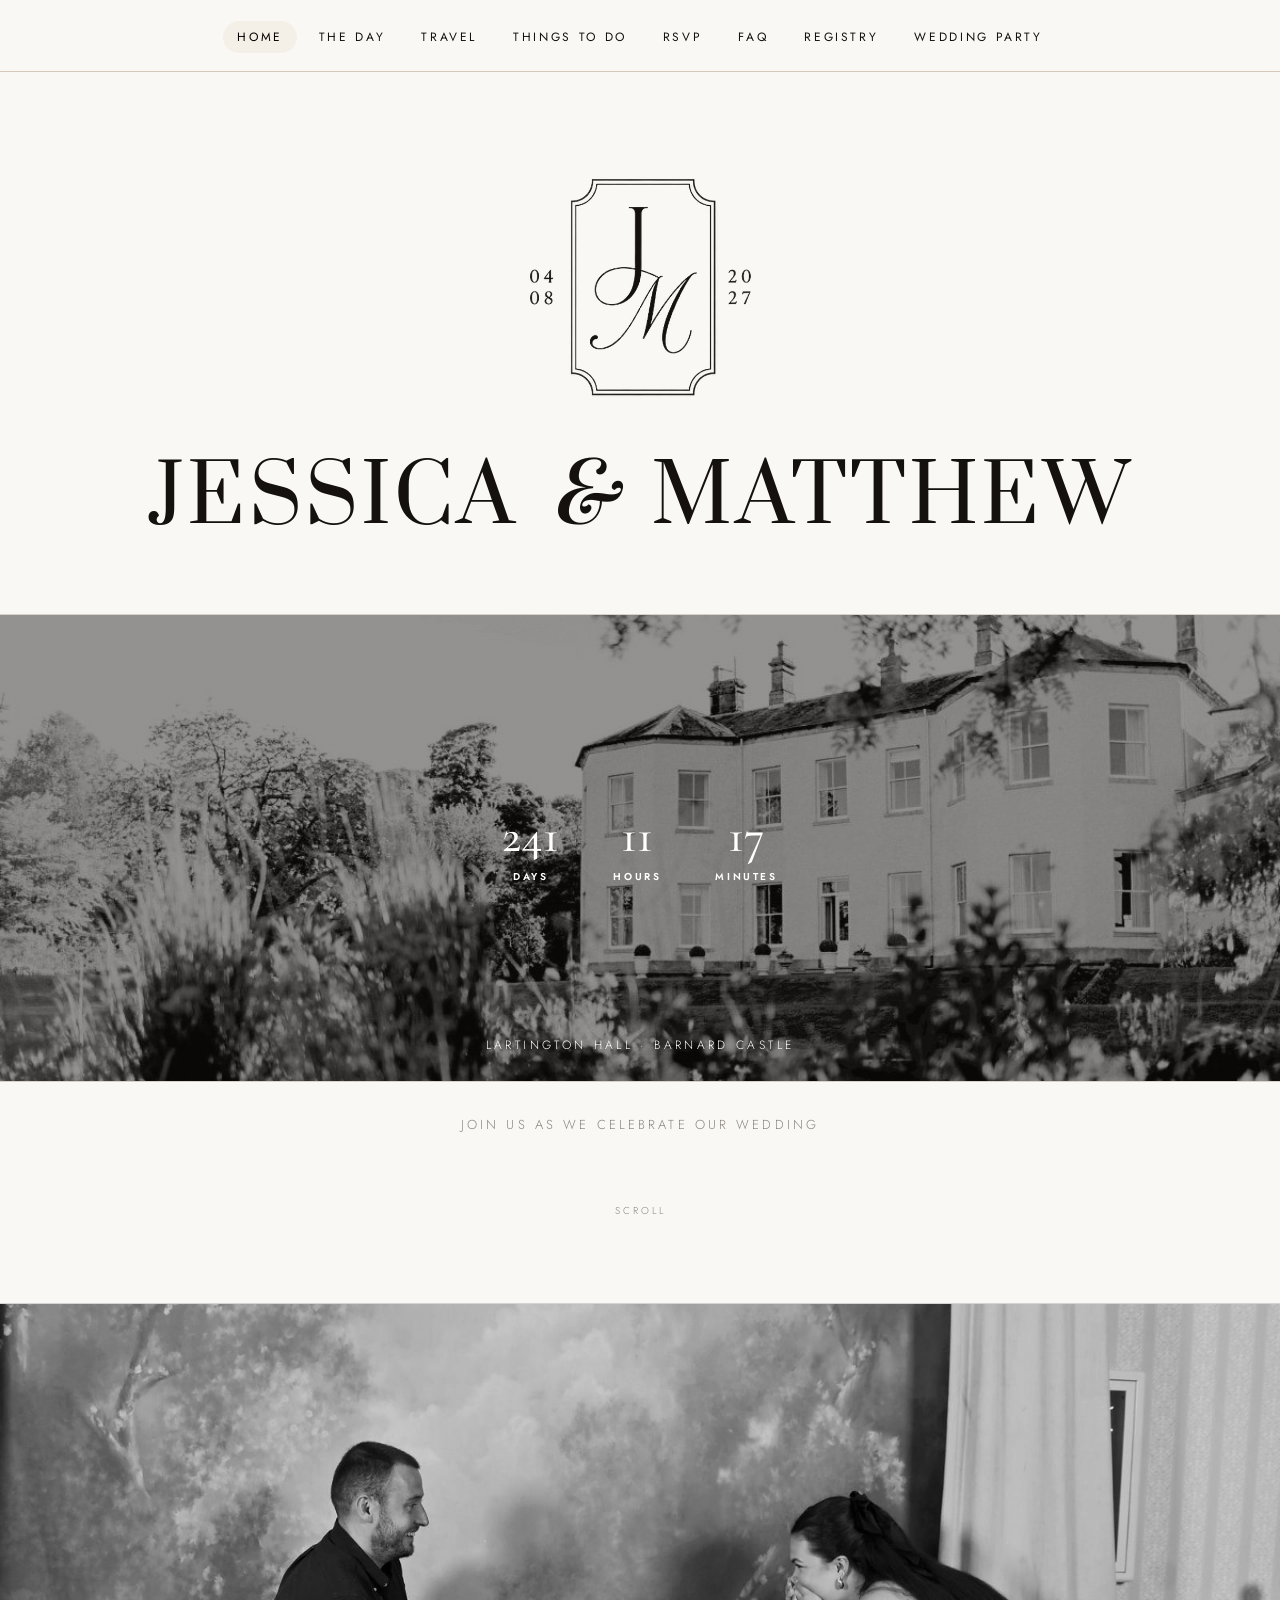
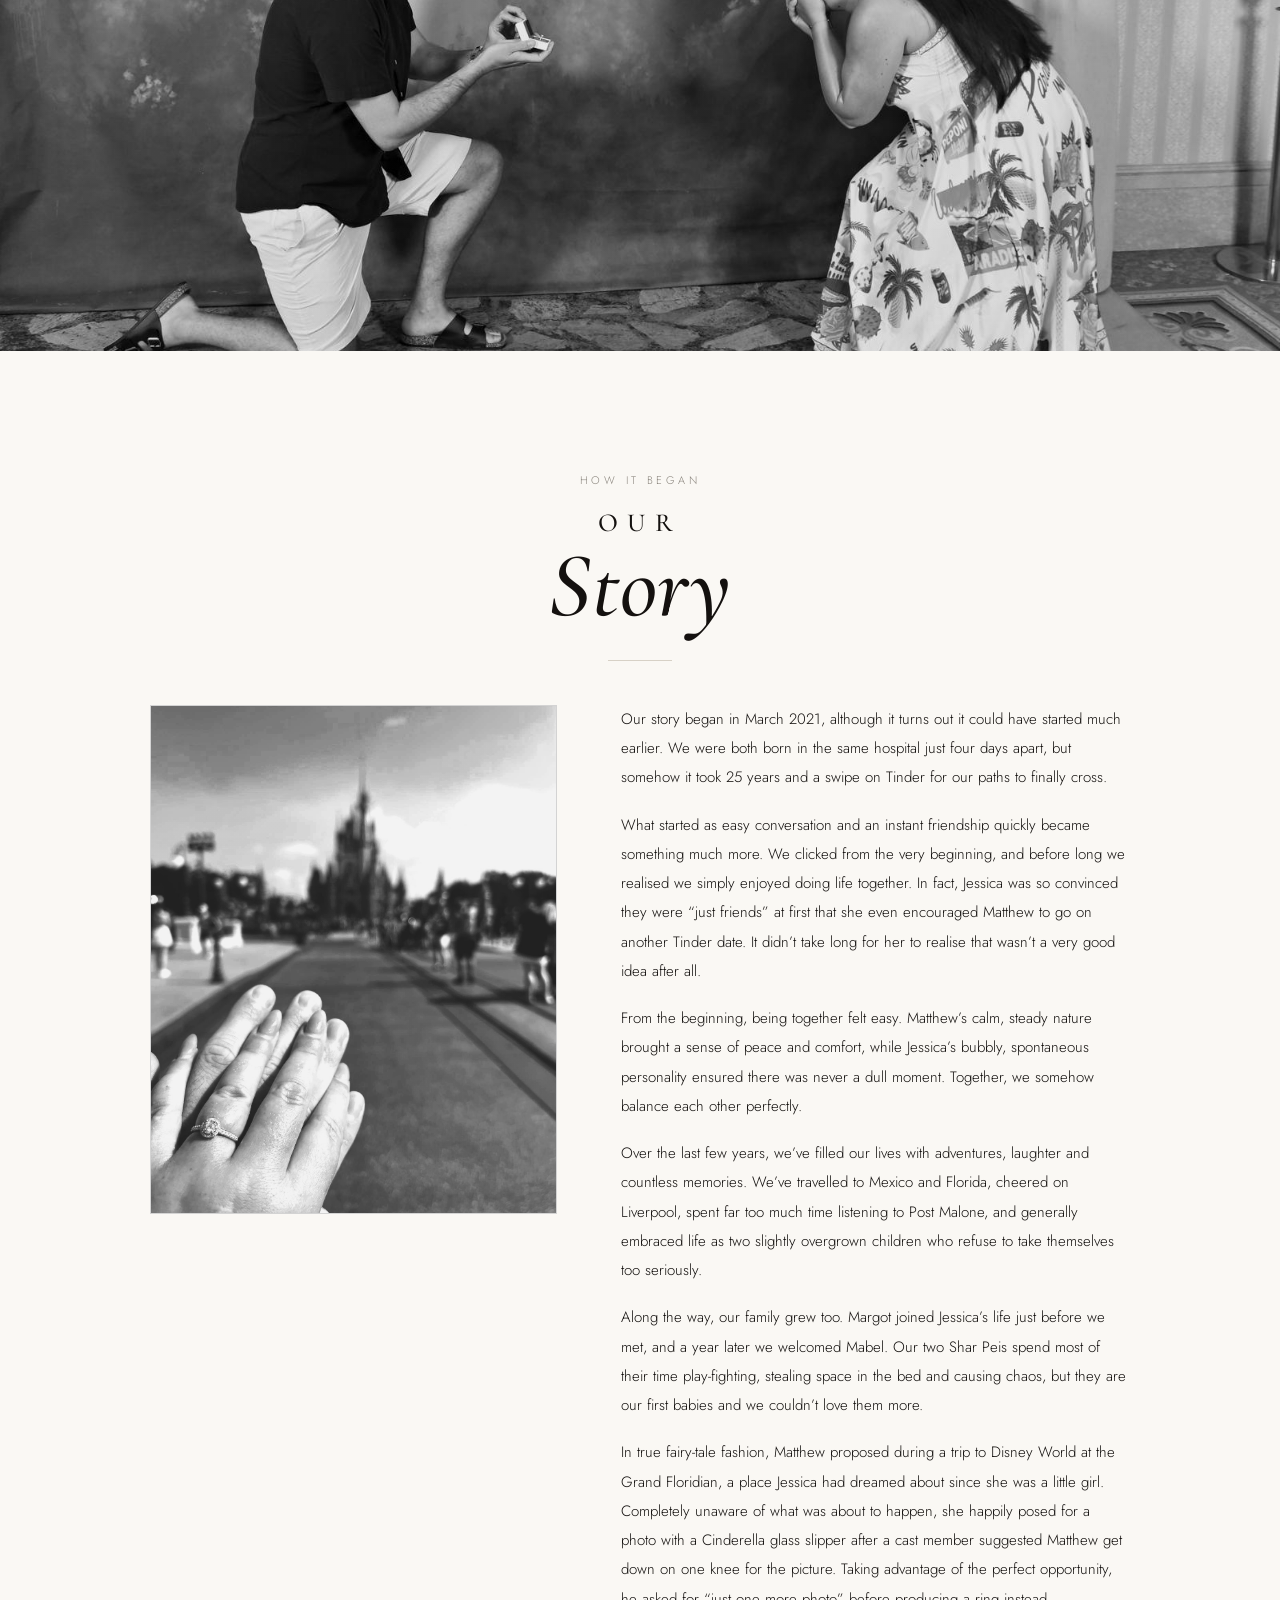
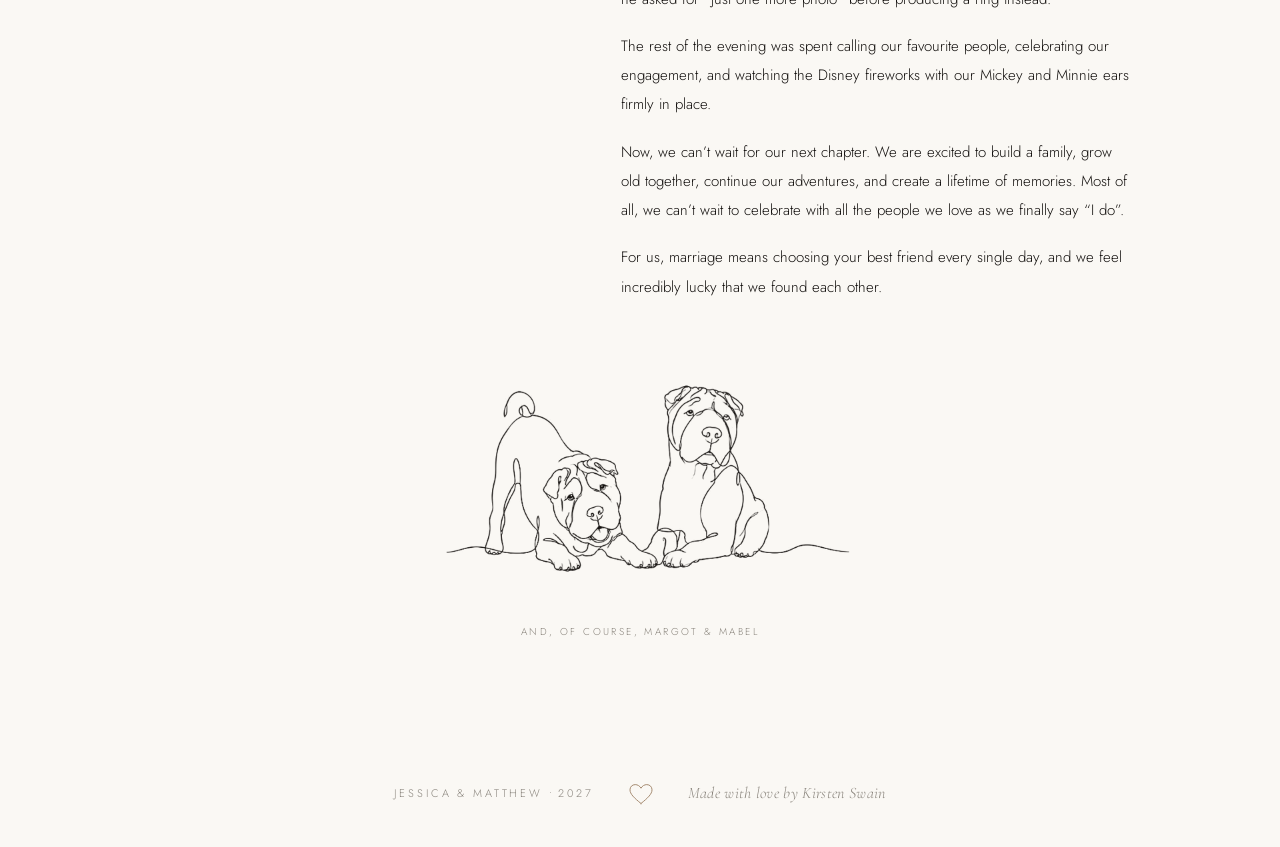
==== index.html @ 68987c09 "Wedding party: rounded photo corners Co-Authored-By: Claude Sonnet 5.5 <noreply@anthropic.com>" ====
<!DOCTYPE html>
<html lang="en">
<head>
<meta charset="UTF-8" />
<meta name="viewport" content="width=device-width, initial-scale=1.0" />
<title>Jessica &amp; Matthew</title>
<!-- Not listed by search engines for now (still reachable by anyone who has the link). Remove this line (on every page) when you want Google to find the site. -->
<meta name="robots" content="noindex, nofollow" />
<!--
  ┌─────────────────────────────────────────────────────────────┐
  │  EDIT THESE PLACEHOLDERS                                      │
  │  • Couple first names ...... search:  data-edit="names"      │
  │  • Wedding date ............ search:  WEDDING_DATE            │
  │  • Venue + town ............ search:  data-edit="venue"      │
  │  • Monogram initials ....... search:  data-edit="monogram"   │
  │  • Hero photo .............. search:  --hero-photo           │
  └─────────────────────────────────────────────────────────────┘
-->
<link rel="preconnect" href="https://fonts.googleapis.com" />
<link rel="preconnect" href="https://fonts.gstatic.com" crossorigin />
<link href="https://fonts.googleapis.com/css2?family=Cormorant+Garamond:ital,wght@0,400;0,500;0,600;1,400&family=Jost:wght@300;400;500;600;700&family=Pinyon+Script&family=Playfair+Display:ital,wght@0,500;0,600;1,500&family=Bodoni+Moda:ital,wght@0,500;0,600;1,500&family=Cinzel:wght@500;600&family=Marcellus&family=Prata&display=swap" rel="stylesheet" />
<link rel="stylesheet" href="style.css?v=83" />
</head>
<body>

  <header id="site-header">
    <nav>
      <ul>
        <li><a href="index.html" class="active" aria-current="page">Home</a></li>
        <li><a href="the-day.html">The Day</a></li>
        <li><a href="travel.html">Travel</a></li>
        <li><a href="things-to-do.html">Things to Do</a></li>
        <li><a href="rsvp.html">RSVP</a></li>
        <li><a href="faq.html">FAQ</a></li>
        <li><a href="registry.html">Registry</a></li>
        <li><a href="wedding-party.html">Wedding Party</a></li>
      </ul>
    </nav>
  </header>

  <main>

  <section class="hero hero-top" id="home">
    <!-- Monogram logo — switch between designs with the control bottom-right -->
    <img class="logo" id="logo-img" data-edit="monogram"
         src="Photos/Origional logo design.png" alt="Jessica &amp; Matthew monogram" />

    <h1 class="names" data-edit="names">
      Jessica <span class="amp">&amp;</span> Matthew
    </h1>
  </section>

  <!-- Countdown over a full-width Lartington Hall photo (white text) -->
  <section class="countdown-band" aria-label="Countdown to the wedding">
    <div class="countdown" id="countdown">
      <div class="unit"><div class="num" id="cd-days">—</div><div class="lbl">Days</div></div>
      <div class="unit"><div class="num" id="cd-hours">—</div><div class="lbl">Hours</div></div>
      <div class="unit"><div class="num" id="cd-mins">—</div><div class="lbl">Minutes</div></div>
    </div>
    <p class="venue-line"><span data-edit="venue">Lartington Hall &middot; Barnard Castle</span></p>
  </section>

  <section class="hero hero-bottom">
    <p class="tagline" data-edit="tagline">Join us as we celebrate our wedding</p>

    <div class="scroll-cue">Scroll</div>
  </section>

  <!-- Banner photo — separates Home from Our Story (full-width landscape) -->
  <section class="cover-photo" aria-label="Jessica &amp; Matthew"></section>

  <!-- ============================ OUR STORY ============================ -->
  <!-- Replace the placeholder copy below with your own words. -->
  <section class="story" id="story">
    <p class="kicker">How it began</p>
    <h2 class="section-title"><span class="t-our">Our</span><span class="t-story">Story</span></h2>
    <hr class="divider" aria-hidden="true" />

    <div class="story-row">
      <figure class="story-figure">
        <div class="photo" id="story-photo">
          <span class="placeholder">Engagement ring photo</span>
        </div>
      </figure>

      <div class="prose">
        <p>Our story began in March 2021, although it turns out it could have started much earlier. We were both born in the same hospital just four days apart, but somehow it took 25 years and a swipe on Tinder for our paths to finally cross.</p>

        <p>What started as easy conversation and an instant friendship quickly became something much more. We clicked from the very beginning, and before long we realised we simply enjoyed doing life together. In fact, Jessica was so convinced they were &ldquo;just friends&rdquo; at first that she even encouraged Matthew to go on another Tinder date. It didn&rsquo;t take long for her to realise that wasn&rsquo;t a very good idea after all.</p>

        <p>From the beginning, being together felt easy. Matthew&rsquo;s calm, steady nature brought a sense of peace and comfort, while Jessica&rsquo;s bubbly, spontaneous personality ensured there was never a dull moment. Together, we somehow balance each other perfectly.</p>

        <p>Over the last few years, we&rsquo;ve filled our lives with adventures, laughter and countless memories. We&rsquo;ve travelled to Mexico and Florida, cheered on Liverpool, spent far too much time listening to Post Malone, and generally embraced life as two slightly overgrown children who refuse to take themselves too seriously.</p>

        <p>Along the way, our family grew too. Margot joined Jessica&rsquo;s life just before we met, and a year later we welcomed Mabel. Our two Shar Peis spend most of their time play-fighting, stealing space in the bed and causing chaos, but they are our first babies and we couldn&rsquo;t love them more.</p>

        <p>In true fairy-tale fashion, Matthew proposed during a trip to Disney World at the Grand Floridian, a place Jessica had dreamed about since she was a little girl. Completely unaware of what was about to happen, she happily posed for a photo with a Cinderella glass slipper after a cast member suggested Matthew get down on one knee for the picture. Taking advantage of the perfect opportunity, he asked for &ldquo;just one more photo&rdquo; before producing a ring instead.</p>

        <p>The rest of the evening was spent calling our favourite people, celebrating our engagement, and watching the Disney fireworks with our Mickey and Minnie ears firmly in place.</p>

        <p>Now, we can&rsquo;t wait for our next chapter. We are excited to build a family, grow old together, continue our adventures, and create a lifetime of memories. Most of all, we can&rsquo;t wait to celebrate with all the people we love as we finally say &ldquo;I do&rdquo;.</p>

        <p>For us, marriage means choosing your best friend every single day, and we feel incredibly lucky that we found each other.</p>
      </div>
    </div>

    <!-- Margot & Mabel line-art sketch -->
    <figure class="pets">
      <img src="Photos/margot and mabel sketch.png" alt="Line drawing of Margot and Mabel" />
      <figcaption>And, of course, Margot &amp; Mabel</figcaption>
    </figure>
  </section>

  </main>

  <!-- Logo comparison switcher (design aid — remove once a logo is chosen) -->
  <div class="logo-switcher" id="logo-switcher" aria-label="Compare logo designs">
    <span class="lbl">Logo</span>
    <button type="button" class="active" data-logo="Photos/Origional logo design.png">Cartouche</button>
    <button type="button" data-logo="Photos/Other logo.png">Rectangle</button>
  </div>

  <!-- Names-font switcher (design aid — remove once a font is chosen) -->
  <div class="font-switcher" id="font-switcher" aria-label="Compare name fonts">
    <span class="lbl">Names</span>
    <button type="button" class="active" data-font='"Perandory", "Prata", serif'>Perandory</button>
    <button type="button" data-font='"Cinzel", serif'>Cinzel</button>
    <button type="button" data-font='"Cinzel", serif' data-sx="0.88" data-sy="1.10">Cinzel Mid</button>
    <button type="button" data-font='"Marcellus", serif'>Marcellus</button>
    <button type="button" data-font='"Playfair Display", serif'>Playfair</button>
    <button type="button" data-font='"Bodoni Moda", serif'>Bodoni</button>
  </div>

  <footer>
    <span class="foot-names">Jessica &amp; Matthew<span class="foot-dot">&bull;</span>2027</span>
    <span class="made-by">Made with love by Kirsten Swain</span>
  </footer>

  <script src="site.js?v=14"></script>
</body>
</html>
---- style.css ----
/* ============================================================
   The Parnells — shared stylesheet
   Used by index.html now; will be shared across all pages when
   the site is split into separate tabs (the-day.html, travel.html, …).
   ============================================================ */

:root {
  --ink:        #14110f;   /* near-black for text          */
  --paper:      #faf8f4;   /* warm ivory page background   */
  --champagne:  #e9e2d6;   /* soft neutral accent          */
  --grey:       #8a857d;   /* muted grey for meta text     */
  --line:       #d7d1c6;   /* hairline dividers            */
  --names-font: "Perandory", "Prata", serif;  /* couple's names font (switchable) */
  --hero-photo:  url("Photos/engaement%20two.jpeg");   /* landscape engagement photo */
  --story-photo: url("Photos/engagement%20rings.jpeg"); /* Our Story initial photo (rings) */
}

/* Perandory — premium font (not on Google Fonts). Add the file to a Fonts/ folder
   as Perandory.woff2 / .otf / .ttf and it will load; falls back to Prata until then. */
@font-face {
  font-family: "Perandory";
  src: local("Perandory"),
       url("Fonts/Perandory.woff2") format("woff2"),
       url("Fonts/Perandory.otf")   format("opentype"),
       url("Fonts/Perandory.ttf")   format("truetype");
  font-display: swap;
}

* { box-sizing: border-box; margin: 0; padding: 0; }

html { scroll-behavior: smooth; }

body {
  background: var(--paper);
  color: var(--ink);
  font-family: "Jost", sans-serif;
  font-weight: 300;
  -webkit-font-smoothing: antialiased;
  line-height: 1.7;
}

/* ---------- Top navigation ---------- */
header {
  position: fixed;
  top: 0; left: 0; right: 0;
  z-index: 50;
  display: flex;
  justify-content: center;
  padding: 22px 24px;
  background: rgba(250, 248, 244, 0.82);
  backdrop-filter: blur(8px);
  border-bottom: 1px solid #d5cab9;   /* soft beige line under the menu */
  transition: border-color .4s ease, padding .4s ease;
}
header.scrolled { padding: 14px 24px; }

nav ul {
  list-style: none;
  display: flex;
  flex-wrap: wrap;
  justify-content: center;
  gap: 30px;
}
nav a {
  color: var(--ink);
  text-decoration: none;
  font-size: 12px;
  letter-spacing: .22em;
  text-transform: uppercase;
  font-weight: 400;
  position: relative;
  padding-bottom: 4px;
  transition: color .3s ease;
}
nav a::after {
  content: "";
  position: absolute;
  left: 0; bottom: 0;
  width: 0; height: 1px;
  background: var(--ink);
  transition: width .35s ease;
}
nav a:hover { color: #000; }
nav a:hover::after { width: 100%; }
/* active page link (for the multi-page version) */
nav a.active { color: #000; }
nav a.active::after { width: 100%; }

/* ---------- Hero ---------- */
.hero {
  display: flex;
  flex-direction: column;
  align-items: center;
  text-align: center;
  padding: 150px 24px 84px;
}
.hero.hero-top { padding-bottom: 46px; }
.hero.hero-bottom { padding-top: 30px; }

/* Countdown over full-width Lartington Hall photo */
.countdown-band {
  width: 100%;
  position: relative;
  min-height: clamp(340px, 52vh, 480px);
  padding: 40px 24px;
  display: flex; flex-direction: column; align-items: center; justify-content: center;
  background:
    linear-gradient(rgba(18,15,13,.45), rgba(18,15,13,.45)),
    url("Photos/Lartington%20hall%20photo.jpg") center 32%/cover no-repeat;
  border-top: 1px solid var(--line);
  border-bottom: 1px solid var(--line);
}
.countdown-band .countdown { margin-top: 0; }
.countdown-band .countdown .num { color: #fff; }
.countdown-band .countdown .lbl { color: #fff; font-weight: 600; }
.countdown-band .venue-line {
  position: absolute; left: 0; right: 0; bottom: 26px;
  color: #fff; margin: 0; text-align: center;
}

/* ---------- Monogram logo (Jessica & Matthew) ---------- */
.logo {
  width: clamp(210px, 32vw, 310px);
  height: auto;
  color: var(--ink);
  margin-bottom: 30px;
}

/* Design aids (logo + names-font switchers) only show while working locally or with ?design in the address —
   see the "design-mode" script at the top of index.html. Visitors to the live site never see them. */
/* (:not(.design-mode) makes this rule more specific than the switchers' own display:flex further down) */
html:not(.design-mode) .logo-switcher,
html:not(.design-mode) .font-switcher { display: none; }

/* logo comparison switcher (design aid) */
.logo-switcher {
  position: fixed; right: 16px; bottom: 16px; z-index: 100;
  display: flex; gap: 8px; align-items: center;
  background: rgba(250, 248, 244, .94);
  border: 1px solid var(--line); padding: 9px 11px;
  box-shadow: 0 2px 14px rgba(0,0,0,.07);
  font-size: 10px; letter-spacing: .18em; text-transform: uppercase;
}
.logo-switcher .lbl { color: var(--grey); }
.logo-switcher button {
  font: inherit; letter-spacing: .18em; text-transform: uppercase;
  border: 1px solid var(--line); background: none; color: var(--ink);
  padding: 5px 9px; cursor: pointer; transition: all .2s ease;
}
.logo-switcher button:hover { border-color: var(--grey); }
.logo-switcher button.active { background: var(--ink); color: var(--paper); border-color: var(--ink); }

/* names-font switcher (design aid) */
.font-switcher {
  position: fixed; left: 16px; bottom: 16px; z-index: 100;
  display: flex; gap: 8px; align-items: center; flex-wrap: wrap; max-width: 62vw;
  background: rgba(250, 248, 244, .94);
  border: 1px solid var(--line); padding: 9px 11px;
  box-shadow: 0 2px 14px rgba(0,0,0,.07);
  font-size: 10px; letter-spacing: .18em; text-transform: uppercase;
}
.font-switcher .lbl { color: var(--grey); }
.font-switcher button {
  font: inherit; letter-spacing: .18em; text-transform: uppercase;
  border: 1px solid var(--line); background: none; color: var(--ink);
  padding: 5px 9px; cursor: pointer; transition: all .2s ease;
}
.font-switcher button:hover { border-color: var(--grey); }
.font-switcher button.active { background: var(--ink); color: var(--paper); border-color: var(--ink); }
.logo .frame { fill: none; stroke: currentColor; stroke-width: 1; }
.logo .num {
  font-family: "Cormorant Garamond", serif;
  font-size: 19px;
  letter-spacing: .14em;
  fill: currentColor;
}
.logo .mono { font-family: "Pinyon Script", cursive; fill: currentColor; }
.logo .mono-j { font-size: 34px; }
.logo .mono-m { font-size: 40px; }

.names {
  font-family: var(--names-font);
  font-weight: 500;
  font-size: clamp(36px, 7vw, 80px);
  letter-spacing: .04em;
  line-height: 1.1;
  margin-bottom: 26px;
  text-transform: uppercase;
  transform: scaleX(var(--names-sx, 1)) scaleY(var(--names-sy, 1));
  transform-origin: center;
}
.names .amp {
  font-style: italic;
  font-weight: 400;
  display: inline-block;
  margin: 0 .12em;
}

.meta {
  font-size: 13px;
  letter-spacing: .28em;
  text-transform: uppercase;
  color: var(--grey);
  margin-bottom: 6px;
}
.meta .dot { margin: 0 12px; opacity: .5; }

/* ---------- Hero (Brian & Megan style) ---------- */
.hero .bigdate {
  font-family: "Cormorant Garamond", serif;
  font-weight: 500;
  font-size: clamp(34px, 5.6vw, 62px);
  letter-spacing: .08em;
  line-height: 1;
  margin: 8px 0 6px;
}
.hero .bigdate .sep { margin: 0 .3em; color: var(--grey); }

.venue-line {
  font-size: 12px; letter-spacing: .28em; text-transform: uppercase;
  color: var(--grey); margin-bottom: 30px;
}

.hero-gallery {
  display: flex; align-items: center; justify-content: center;
  gap: clamp(12px, 3vw, 30px); margin: 4px 0 28px; width: 100%;
}
.hero-gallery .flank {
  width: clamp(90px, 13vw, 140px); aspect-ratio: 3 / 4; flex: none;
  background-size: cover; background-position: center;
  filter: grayscale(100%) contrast(1.02);
  border: 1px solid var(--line);
  display: none; /* shown by JS only if hero-left/right.jpg exist */
}
.hero-center { margin: 0; flex: none; width: clamp(260px, 56vw, 440px); }
.hero-center .photo {
  width: 100%; aspect-ratio: 16 / 12;
  background:
    linear-gradient(0deg, rgba(20,17,15,.06), rgba(20,17,15,.06)),
    var(--hero-photo) center/cover no-repeat,
    var(--champagne);
  filter: grayscale(100%) contrast(1.02);
  border: 1px solid var(--line);
}
.hero .tagline {
  max-width: 520px; font-size: 13px; letter-spacing: .24em;
  text-transform: uppercase; color: var(--grey); line-height: 2;
  margin: 0 auto;
}

/* ---------- Fine-line divider ---------- */
.divider {
  width: 64px;
  height: 1px;
  background: var(--line);
  border: 0;
  margin: 36px 0 32px;
}

/* ---------- Countdown ---------- */
.countdown {
  display: flex;
  gap: clamp(20px, 5vw, 54px);
  margin-top: 4px;
}
.countdown .unit { text-align: center; }
.countdown .num {
  font-family: "Cormorant Garamond", serif;
  font-size: clamp(30px, 5vw, 48px);
  font-weight: 500;
  line-height: 1;
}
.countdown .lbl {
  font-size: 10px;
  letter-spacing: .26em;
  text-transform: uppercase;
  color: var(--grey);
  margin-top: 8px;
}

.scroll-cue {
  margin-top: 64px;
  font-size: 10px;
  letter-spacing: .3em;
  text-transform: uppercase;
  color: var(--grey);
  animation: float 2.6s ease-in-out infinite;
}
@keyframes float { 0%,100%{transform:translateY(0)} 50%{transform:translateY(6px)} }

/* ---------- Hero photo band ---------- */
.hero-photo {
  width: 100%;
  height: 78vh;
  background:
    linear-gradient(0deg, rgba(20,17,15,.08), rgba(20,17,15,.08)),
    var(--hero-photo) center/cover no-repeat,
    var(--champagne);
  filter: grayscale(100%) contrast(1.02);
  border-top: 1px solid var(--line);
  border-bottom: 1px solid var(--line);
  position: relative;
  display: flex; align-items: center; justify-content: center;
}
.hero-photo .placeholder {
  font-size: 11px;
  letter-spacing: .28em;
  text-transform: uppercase;
  color: var(--grey);
  text-align: center;
  padding: 0 20px;
}

/* ---------- Our Story (clean editorial) ---------- */
.story { max-width: 1040px; margin: 0 auto; padding: 120px 24px 100px; text-align: center; }

/* two-column row: ring photo left, writing right */
.story .story-row {
  display: grid; grid-template-columns: 0.8fr 1fr;
  gap: clamp(28px, 5vw, 64px); align-items: start;
  text-align: left; max-width: 980px; margin: 8px auto 0;
}
.story .story-figure { margin: 0; max-width: none; position: sticky; top: 110px; align-self: start; }
.story .story-row .photo { height: auto; aspect-ratio: 4 / 5; width: 100%; }
.story .story-row .prose { max-width: none; margin: 0; text-align: left; font-size: 15px; }
@media (max-width: 760px) {
  .story .story-row { grid-template-columns: 1fr; gap: 30px; text-align: center; }
  .story .story-row .prose { text-align: center; }
  .story .story-figure { position: static; top: auto; }
}

.story .kicker {
  font-size: 11px; letter-spacing: .34em; text-transform: uppercase;
  color: var(--grey); margin-bottom: 20px;
}
.story .section-title { font-family: "Cormorant Garamond", serif; line-height: 1; }
.story .section-title .t-our {
  display: block; text-transform: uppercase;
  font-size: clamp(18px, 2.6vw, 26px); font-weight: 500;
  letter-spacing: .36em; margin-bottom: 4px;
}
.story .section-title .t-story {
  display: block; font-style: italic; font-weight: 500;
  font-size: clamp(46px, 9vw, 92px); letter-spacing: .01em;
}
.story .divider { margin: 28px auto 44px; }

/* photo carousel */
.story .carousel {
  display: flex; align-items: center; justify-content: center;
  gap: clamp(8px, 3vw, 26px); margin-bottom: 42px;
}
.story .arrow {
  background: none; border: 0; cursor: pointer;
  font-family: "Cormorant Garamond", serif; font-size: 42px; line-height: 1;
  color: var(--grey); padding: 0 4px; transition: color .25s ease; user-select: none;
}
.story .arrow:hover { color: var(--ink); }
.story figure { margin: 0; max-width: 360px; width: 100%; }
.story .photo {
  height: 440px;
  background:
    linear-gradient(0deg, rgba(20,17,15,.06), rgba(20,17,15,.06)),
    var(--story-photo) center/cover no-repeat,
    var(--champagne);
  filter: grayscale(100%) contrast(1.02);
  border: 1px solid var(--line);
  display: flex; align-items: center; justify-content: center;
}
.story .photo .placeholder {
  font-size: 10px; letter-spacing: .26em; text-transform: uppercase;
  color: var(--grey); text-align: center; padding: 0 18px;
}
.story figcaption {
  font-size: 10px; letter-spacing: .24em; text-transform: uppercase;
  color: var(--grey); margin-top: 12px;
}

.story .prose {
  max-width: 600px; margin: 0 auto;
  font-size: 16px; line-height: 1.95; color: var(--ink);
}
.story .prose p { margin-bottom: 18px; }
.story .prose p:last-child { margin-bottom: 0; }

.story .pets { margin: 56px auto 0; max-width: 440px; }
.story .pets img {
  width: 100%; height: auto; display: block;
}
.story .pets figcaption {
  font-size: 10px; letter-spacing: .24em; text-transform: uppercase;
  color: var(--grey); margin-top: 10px;
}

/* ---------- Closing cover photo (proposal) ---------- */
.cover-photo {
  width: 100%;
  height: clamp(380px, 72vh, 700px);
  background:
    linear-gradient(0deg, rgba(20,17,15,.10), rgba(20,17,15,.10)),
    var(--hero-photo) center/cover no-repeat,
    var(--champagne);
  filter: grayscale(100%) contrast(1.02);
  border-top: 1px solid var(--line);
}

/* ============ Shared section styles ============ */
.sec { max-width: 1040px; margin: 0 auto; padding: 100px 24px; }
.sec-kicker { font-size: 11px; letter-spacing: .34em; text-transform: uppercase; color: var(--grey); text-align: center; margin-bottom: 18px; }
.sec-title { font-family: "Cormorant Garamond", serif; font-weight: 500; font-size: clamp(36px, 6vw, 64px); line-height: 1; letter-spacing: .01em; text-align: center; }
.sec-title em { font-style: italic; font-weight: 400; }
.sec-head .divider { margin: 26px auto 50px; }
.sec-intro { max-width: 600px; margin: 0 auto 44px; text-align: center; font-size: 15px; line-height: 1.9; color: var(--ink); }

/* The Day — schedule timeline */
.timeline { max-width: 540px; margin: 0 auto; }
.tl-item { text-align: center; padding: 24px 0; border-bottom: 1px solid var(--line); }
.tl-item:last-child { border-bottom: 0; }
.tl-time { font-family: "Cormorant Garamond", serif; font-size: clamp(26px,4vw,34px); font-weight: 500; line-height: 1; }
.tl-label { font-size: 11px; letter-spacing: .26em; text-transform: uppercase; color: var(--grey); margin-top: 9px; }
.tl-note { font-size: 13px; color: var(--ink); opacity: .8; margin-top: 6px; }

/* Info grid (Travel, Things to Do) */
.info-grid { display: grid; grid-template-columns: repeat(2, 1fr); gap: 40px clamp(28px,5vw,56px); }
.info-card h3 { font-family: "Cormorant Garamond", serif; font-weight: 500; font-size: 25px; margin-bottom: 12px; }
.info-card p { font-size: 14.5px; line-height: 1.8; color: var(--ink); }
.info-card .link { display: inline-block; margin-top: 14px; font-size: 11px; letter-spacing: .2em; text-transform: uppercase; color: var(--ink); border-bottom: 1px solid var(--line); padding-bottom: 3px; text-decoration: none; transition: border-color .25s; }
.info-card .link:hover { border-color: var(--ink); }
.note-banner { text-align: center; margin-top: 46px; font-size: 13.5px; letter-spacing: .02em; color: var(--ink); }
.note-banner strong { font-weight: 500; }
@media (max-width: 680px) { .info-grid { grid-template-columns: 1fr; } }

/* ============ RSVP — portrait paper invitation ============ */
/* Soft champagne backdrop so the card reads as a sheet of paper laid on a table */
.rsvp-backdrop {
  background: #f4efe7;   /* lighter than the champagne used elsewhere */
  padding: 96px 24px 110px;
  border-top: 1px solid var(--line);
  border-bottom: 1px solid var(--line);
}
.invite-card {
  --r: 16px;                                /* scallop radius */
  --paper: #fffdf9;                         /* warm paper white, a touch lighter than the page */
  --frame: #14110f;                         /* black detailing */
  --fi: calc(var(--r) + 12px);              /* inset of the outer frame line from the card edge */
  --g: 4px;                                 /* gap between the double rules */
  position: relative;
  max-width: 620px; margin: 0 auto;         /* portrait invitation */
  padding: calc(64px + var(--r)) calc(clamp(28px, 8vw, 62px) + var(--r)) calc(60px + var(--r));
  text-align: center;
  /* Scalloped edge: the paper body is inset by one radius, and a row of half-circles is
     drawn along each side. `round` fits a whole number of scallops at any width. */
  background:
    linear-gradient(var(--paper), var(--paper)) center / calc(100% - 2 * var(--r) + 1px) calc(100% - 2 * var(--r) + 1px) no-repeat,
    radial-gradient(circle at 50% 100%, var(--paper) calc(var(--r) - .6px), transparent var(--r)) top left   / calc(2 * var(--r)) var(--r) round no-repeat,
    radial-gradient(circle at 50% 0%,   var(--paper) calc(var(--r) - .6px), transparent var(--r)) bottom left / calc(2 * var(--r)) var(--r) round no-repeat,
    radial-gradient(circle at 100% 50%, var(--paper) calc(var(--r) - .6px), transparent var(--r)) top left   / var(--r) calc(2 * var(--r)) no-repeat round,
    radial-gradient(circle at 0% 50%,   var(--paper) calc(var(--r) - .6px), transparent var(--r)) top right  / var(--r) calc(2 * var(--r)) no-repeat round;
  /* A fine black outline hugging the scalloped edge (four 1px offset shadows = a 1px dilation of
     the shape), then a soft shadow. drop-shadow (not box-shadow) so both follow the scallops. */
  filter:
    drop-shadow(.5px 0 0 var(--frame)) drop-shadow(-.5px 0 0 var(--frame))
    drop-shadow(0 .5px 0 var(--frame)) drop-shadow(0 -.5px 0 var(--frame))
    drop-shadow(0 18px 24px rgba(20,17,15,.15));
}
/* BLACK double rule, inset like a printed invitation (clear of the scallops):
   a heavier outer line (::before) and a finer inner line (::after), --g apart. */
.invite-card::before, .invite-card::after {
  content: ""; position: absolute; pointer-events: none;
}
.invite-card::before { inset: var(--fi); border: 1px solid var(--frame); }
.invite-card::after  { inset: calc(var(--fi) + var(--g)); border: 1px solid rgba(20,17,15,.55); }

/* Notched corners (echoing the monogram's notched frame): each corner is cut out of the two lines
   with masks, and a matching pair of curved strokes (SVG, below) is drawn in the gap. */
.invite-card::before {
  /* hide the outer line inside a 21px circle at each corner (centred on the line's corner, 1px in) */
  -webkit-mask-image:
    radial-gradient(circle at 1px 1px,                                   transparent 21px, #000 21.5px),
    radial-gradient(circle at calc(100% - 1px) 1px,                      transparent 21px, #000 21.5px),
    radial-gradient(circle at 1px calc(100% - 1px),                      transparent 21px, #000 21.5px),
    radial-gradient(circle at calc(100% - 1px) calc(100% - 1px),         transparent 21px, #000 21.5px);
          mask-image:
    radial-gradient(circle at 1px 1px,                                   transparent 21px, #000 21.5px),
    radial-gradient(circle at calc(100% - 1px) 1px,                      transparent 21px, #000 21.5px),
    radial-gradient(circle at 1px calc(100% - 1px),                      transparent 21px, #000 21.5px),
    radial-gradient(circle at calc(100% - 1px) calc(100% - 1px),         transparent 21px, #000 21.5px);
  -webkit-mask-composite: source-in;
          mask-composite: intersect;
}
.invite-card::after {
  /* same circles, but centred on the OUTER line's corner (4px out from this inner box) and 4.5px bigger,
     so the two cut-outs are concentric parallel curves */
  -webkit-mask-image:
    radial-gradient(circle at -4px -4px,                                 transparent 25.5px, #000 26px),
    radial-gradient(circle at calc(100% + 4px) -4px,                     transparent 25.5px, #000 26px),
    radial-gradient(circle at -4px calc(100% + 4px),                     transparent 25.5px, #000 26px),
    radial-gradient(circle at calc(100% + 4px) calc(100% + 4px),         transparent 25.5px, #000 26px);
          mask-image:
    radial-gradient(circle at -4px -4px,                                 transparent 25.5px, #000 26px),
    radial-gradient(circle at calc(100% + 4px) -4px,                     transparent 25.5px, #000 26px),
    radial-gradient(circle at -4px calc(100% + 4px),                     transparent 25.5px, #000 26px),
    radial-gradient(circle at calc(100% + 4px) calc(100% + 4px),         transparent 25.5px, #000 26px);
  -webkit-mask-composite: source-in;
          mask-composite: intersect;
}

/* the curved corner strokes: one SVG drawn for the top-left, mirrored for the other three corners */
.frame-orn { position: absolute; inset: 0; pointer-events: none; color: var(--frame); }
.frame-orn .bc { position: absolute; width: 40px; height: 40px; }
.frame-orn .bc svg { position: absolute; inset: 0; overflow: visible; }
.frame-orn .bc-tl { top: var(--fi);    left:  var(--fi); }
.frame-orn .bc-tr { top: var(--fi);    right: var(--fi);  transform: scaleX(-1); }
.frame-orn .bc-bl { bottom: var(--fi); left:  var(--fi); transform: scaleY(-1); }
.frame-orn .bc-br { bottom: var(--fi); right: var(--fi);  transform: scale(-1, -1); }

/* NB: .card-body must NOT get a z-index (a stacking context would stop the logo's multiply
   blend seeing the paper) */
.card-body { position: relative; }

/* --- heading + wording --- */
.invite-card .card-logo {
  width: clamp(120px, 26vw, 160px); height: auto;
  margin: 0 auto 6px; display: block;
}
.invite-card .sec-kicker { margin-bottom: 12px; }
.invite-card .sec-title { font-size: clamp(36px, 8vw, 54px); }
.invite-card .divider { margin: 22px auto 22px; }
.card-reply-line {
  max-width: 400px; margin: 0 auto;
  font-family: "Cormorant Garamond", serif; font-style: italic;
  font-size: clamp(19px, 3.6vw, 23px); line-height: 1.5;
}
.card-reply-line strong { font-weight: 600; white-space: nowrap; }   /* keep "15 January 2027" together */

/* --- the sketch, as the centrepiece (like the printed invitation) --- */
.card-illustration { margin: 30px -8px 22px; }
.card-illustration img {
  display: block; width: 100%; height: auto;
  aspect-ratio: 2.1 / 1; object-fit: cover; object-position: center 56%;   /* trims the sketch's empty top/bottom */
  /* feathered edge instead of a hard rectangle */
  -webkit-mask-image: radial-gradient(ellipse 74% 72% at 50% 52%, #000 60%, transparent 100%);
          mask-image: radial-gradient(ellipse 74% 72% at 50% 52%, #000 60%, transparent 100%);
}

/* --- date / venue / dress code --- */
.card-details { display: grid; justify-items: center; margin-bottom: 38px; }
.card-date {
  font-family: "Cormorant Garamond", serif; font-weight: 500;
  font-variant: small-caps; letter-spacing: .05em; line-height: 1.1;
  font-size: clamp(26px, 5.4vw, 32px);
}
.card-date sup { font-size: .55em; line-height: 0; vertical-align: .75em; }
.card-ornament { width: 116px; height: auto; color: var(--grey); margin: 14px 0 12px; }
.card-venue {
  font-family: "Cormorant Garamond", serif; font-weight: 500;
  font-variant: small-caps; letter-spacing: .07em; line-height: 1.2;
  font-size: clamp(21px, 4.4vw, 26px);
}
.card-dress {
  margin-top: 6px;
  font-family: "Cormorant Garamond", serif; font-size: clamp(17px, 3.4vw, 19px);
}
.card-dress em { font-style: italic; }

/* --- the reply --- */
.card-form { border-top: 1px solid var(--line); padding-top: 34px; }
.card-note { max-width: 400px; margin: 0 auto 30px; font-size: 13.5px; line-height: 1.85; color: var(--ink); opacity: .78; }

/* the form */
.rsvp-form { display: grid; gap: 30px; text-align: left; }
.rsvp-form[hidden] { display: none; }        /* `display:grid` above would otherwise override [hidden] */
.rsvp-form label { display: block; font-size: 11px; letter-spacing: .22em; text-transform: uppercase; color: var(--grey); margin-bottom: 9px; }
.rsvp-form input[type=text], .rsvp-form select, .rsvp-form textarea {
  width: 100%; font: inherit; font-size: 15px; color: var(--ink);
  background: transparent; border: 0; border-bottom: 1px solid var(--line);
  padding: 8px 2px; outline: none; border-radius: 0; transition: border-color .25s;
}
.rsvp-form input:focus, .rsvp-form select:focus, .rsvp-form textarea:focus { border-color: var(--ink); }
.rsvp-form textarea { resize: vertical; min-height: 58px; }
.rsvp-form input[type=radio] { accent-color: var(--ink); }

/* one person per reply */
.guest { display: grid; gap: 24px; }
.guest.has-error input[type=text] { border-bottom-color: #9a4a3a; }
.rsvp-choice { display: flex; gap: 12px 28px; justify-content: center; flex-wrap: wrap; }
.rsvp-choice label { display: inline-flex; align-items: center; gap: 8px; text-transform: none; letter-spacing: .03em; font-size: 14px; color: var(--ink); margin: 0; cursor: pointer; }
/* meal / dietary / song only appear once that guest is attending */
.guest-extra { display: none; gap: 24px; }
.guest.is-yes .guest-extra { display: grid; }

.rsvp-actions { display: grid; justify-items: center; gap: 16px; margin-top: 4px; }
.btn {
  justify-self: center; cursor: pointer;
  font: inherit; font-size: 11px; letter-spacing: .24em; text-transform: uppercase;
  color: var(--paper); background: var(--ink); border: 1px solid var(--ink);
  padding: 14px 42px; transition: opacity .25s;
}
.btn:hover { opacity: .85; }
.btn:disabled { opacity: .5; cursor: default; }
.btn-ghost { background: transparent; color: var(--ink); padding: 11px 26px; }
.btn-ghost:hover { opacity: 1; background: rgba(20,17,15,.05); }
.form-msg { text-align: center; color: var(--ink); font-size: 14px; }
.form-msg.error { color: #9a4a3a; }

/* thank-you state */
.rsvp-thanks { padding: 8px 0 4px; }
.rsvp-thanks h3 { font-family: "Cormorant Garamond", serif; font-style: italic; font-weight: 500; font-size: clamp(28px, 5vw, 38px); margin-bottom: 14px; }
.rsvp-thanks p { font-size: 15px; line-height: 1.9; }
.rsvp-thanks .preview-note { margin-top: 22px; font-size: 11px; letter-spacing: .12em; color: var(--grey); }
.rsvp-thanks .btn-ghost { margin-top: 26px; }

@media (max-width: 560px) {
  .rsvp-backdrop { padding: 56px 14px 70px; }
  .invite-card {
    --r: 11px;
    padding-top: calc(52px + var(--r)); padding-bottom: calc(48px + var(--r));
    padding-left: calc(30px + var(--r)); padding-right: calc(30px + var(--r));
  }
  .invite-card { --fi: calc(var(--r) + 8px); }   /* frame sits a little closer to the edge on phones */
}

/* FAQ */
.faq-list { max-width: 720px; margin: 0 auto; }
.faq-list details { border-bottom: 1px solid var(--line); }
.faq-list summary { list-style: none; cursor: pointer; padding: 20px 0; font-family: "Cormorant Garamond", serif; font-size: 22px; display: flex; justify-content: space-between; align-items: center; gap: 16px; }
.faq-list summary::-webkit-details-marker { display: none; }
.faq-list summary::after { content: "+"; font-family: "Jost", sans-serif; font-size: 20px; font-weight: 300; color: var(--grey); }
.faq-list details[open] summary::after { content: "\2013"; }
.faq-list details p { font-size: 14.5px; line-height: 1.8; color: var(--ink); padding: 0 0 22px; max-width: 94%; }

/* Registry */
.registry-msg { max-width: 580px; margin: 0 auto; text-align: center; }
.registry-msg .quote { font-family: "Cormorant Garamond", serif; font-style: italic; font-size: clamp(22px,3.5vw,30px); line-height: 1.45; margin-bottom: 26px; }
.registry-msg p { font-size: 15px; line-height: 1.9; color: var(--ink); }

/* Wedding party */
/* Rows are centred, so a short last row (e.g. 7 bridesmaids = 3+3+1) sits in the middle instead of hugging the left. */
.party-grid { --pg: clamp(28px,4vw,48px); display: flex; flex-wrap: wrap; justify-content: center; gap: calc(var(--pg) * 1.1) var(--pg); }
.party-card { text-align: center; flex: 0 0 calc((100% - 2 * var(--pg)) / 3); max-width: calc((100% - 2 * var(--pg)) / 3); }
.party-photo { position: relative; overflow: hidden; width: 100%; aspect-ratio: 3/4; background: var(--champagne); border: 1px solid var(--line); display:flex; align-items:center; justify-content:center; filter: grayscale(100%); }
.party-photo span { font-size: 10px; letter-spacing: .22em; text-transform: uppercase; color: var(--grey); }
/* Photo fitting. Per person, set on the <img> style:  --z zoom (1 = none),  --fx/--fy where the face is
   (% across/down the photo box),  --ty where to place the face vertically (default 42%).
   The translate is clamped so the zoomed photo can never leave a gap at the card's edges. */
.party-photo img {
  --z: 1; --fx: 50%; --fy: 50%; --ty: 42%;
  position: absolute; inset: 0; width: 100%; height: 100%; object-fit: cover; transform-origin: 50% 50%;
  transform:
    translate(
      clamp(calc(-50% * (var(--z) - 1)), calc(50% - (50% + (var(--fx) - 50%) * var(--z))), calc(50% * (var(--z) - 1))),
      clamp(calc(-50% * (var(--z) - 1)), calc(var(--ty) - (50% + (var(--fy) - 50%) * var(--z))), calc(50% * (var(--z) - 1)))
    )
    scale(var(--z));
}
.party-name { font-family: "Cormorant Garamond", serif; font-size: 25px; margin-top: 16px; }
.party-role { font-size: 10px; letter-spacing: .26em; text-transform: uppercase; color: var(--grey); margin-top: 5px; }
.party-desc { font-size: 13.5px; line-height: 1.7; color: var(--ink); opacity:.85; margin-top: 11px; }
.party-subhead { text-align: center; font-family: "Cormorant Garamond", serif; font-style: italic; font-weight: 500; font-size: clamp(24px,3.5vw,30px); margin: 64px 0 36px; }
/* "pairs" group (the four parents): two across on anything wider than a phone, so each couple's parents share a row */
@media (min-width: 461px) {
  .party-grid--pairs { max-width: 640px; margin-left: auto; margin-right: auto; }
  .party-grid--pairs .party-card { flex-basis: calc((100% - var(--pg)) / 2); max-width: calc((100% - var(--pg)) / 2); }
}
/* "solo" group (Maid of Honour, Best Man): one centred card, a little wider than the grid cards so a long blurb reads comfortably;
   it shrinks to fit on a phone */
.party-grid--solo .party-card { flex: 0 1 380px; max-width: 380px; }
.sec-head + .party-subhead { margin-top: 0; }   /* first subhead sits right under the section title */
@media (max-width: 760px){ .party-card { flex-basis: calc((100% - var(--pg)) / 2); max-width: calc((100% - var(--pg)) / 2); } }
@media (max-width: 460px){ .party-card { flex-basis: 100%; max-width: 100%; } }


footer {
  text-align: center;
  padding: 40px 24px;
  font-size: 11px;
  letter-spacing: .26em;
  text-transform: uppercase;
  color: var(--grey);
}
.toggle { display:block; margin-top: 14px; }
.toggle a { color: var(--grey); text-decoration: none; border-bottom: 1px solid var(--line); padding-bottom: 2px; }
.toggle a:hover { color: var(--ink); }

@media (max-width: 640px) {
  nav ul { gap: 16px; }
  nav a { font-size: 10px; letter-spacing: .16em; }
}

/* ============ Multi-page layout ============ */
/* Each tab is its own page. The body is a column so the footer sits at the bottom of the window even on short pages. */
body { min-height: 100vh; display: flex; flex-direction: column; }
main { flex: 1 0 auto; width: 100%; }
footer { flex-shrink: 0; }
/* On the inner pages the first block must clear the fixed menu bar (Home's hero already does). */
main.sub > .sec:first-child,
main.sub > .rsvp-backdrop:first-child { padding-top: 150px; }
@media (max-width: 640px) {
  main.sub > .sec:first-child,
  main.sub > .rsvp-backdrop:first-child { padding-top: 140px; }
}

/* Things to Do: grouped local guide */
.guide-subhead { text-align: center; font-family: "Cormorant Garamond", serif; font-style: italic; font-weight: 500; font-size: clamp(24px,3.5vw,30px); margin: 64px 0 34px; }
.sec-intro + .guide-subhead { margin-top: 8px; }
.info-card .where { font-size: 11px; letter-spacing: .22em; text-transform: uppercase; color: var(--grey); margin: -4px 0 10px; }
.note-banner--soft { font-size: 12.5px; color: var(--grey); margin-top: 16px; }
.inline-link { color: var(--ink); text-decoration: none; border-bottom: 1px solid var(--line); transition: border-color .25s; }
.inline-link:hover { border-color: var(--ink); }

/* ---------- Things to Do: image cards ---------- */
.place-grid { display: flex; flex-wrap: wrap; justify-content: center; gap: 26px 22px; max-width: 1060px; margin: 0 auto; }
.place-card { display: block; flex: 0 1 calc((100% - 66px) / 4); min-width: 0; color: var(--ink); text-decoration: none; }
.place-media { position: relative; display: block; aspect-ratio: 4 / 3; overflow: hidden; background: var(--ink); }
.place-media img { width: 100%; height: 100%; object-fit: cover; display: block; transition: transform .8s cubic-bezier(.2,.6,.2,1); }
.place-media::after { content: ""; position: absolute; inset: 0; background: linear-gradient(to top, rgba(20,17,15,.82) 0%, rgba(20,17,15,.35) 45%, rgba(20,17,15,.1) 100%); transition: background .4s; }
.place-card:hover .place-media img, .place-card:focus-visible .place-media img { transform: scale(1.05); }
.place-card:focus-visible { outline: 1px solid var(--ink); outline-offset: 4px; }
.place-title { position: absolute; left: 0; right: 0; bottom: 0; z-index: 1; padding: 0 14px 14px; text-align: center; color: #fff; }
.place-title strong { display: block; font-family: "Cormorant Garamond", serif; font-weight: 500; font-size: 21px; line-height: 1.15; letter-spacing: .02em; }
.place-title em { display: block; margin-top: 6px; font-style: normal; font-size: 9px; letter-spacing: .2em; text-transform: uppercase; opacity: .85; }
.place-media--plain { display: flex; align-items: center; justify-content: center; }
.place-media--plain::after { inset: 12px; background: none; border: 1px solid rgba(255,255,255,.35); transition: inset .4s, border-color .4s; }
.place-media--plain .place-title { position: static; padding: 0 28px; }
.place-card:hover .place-media--plain::after { inset: 8px; border-color: rgba(255,255,255,.7); }
.place-note { margin: 12px 2px 0; font-size: 12.5px; line-height: 1.6; color: var(--grey); text-align: center; }
.photo-credits { max-width: 760px; margin: 56px auto 0; padding-top: 22px; border-top: 1px solid var(--line); font-size: 11.5px; line-height: 1.7; color: var(--grey); text-align: center; }
.photo-credits summary { cursor: pointer; letter-spacing: .22em; text-transform: uppercase; font-size: 10.5px; }
.photo-credits ul { list-style: none; margin: 14px 0 0; padding: 0; }
.photo-credits li { margin-bottom: 4px; }
.photo-credits a { color: inherit; border-bottom: 1px solid var(--line); text-decoration: none; }
.photo-credits a:hover { border-color: var(--ink); color: var(--ink); }
.place-card--static { cursor: default; }
.place-card--static .place-media--plain::after { transition: none; }
.place-card--static:hover .place-media--plain::after { inset: 12px; border-color: rgba(255,255,255,.35); }
@media (max-width: 900px) { .place-card { flex-basis: calc((100% - 44px) / 3); } }
@media (max-width: 600px) { .place-grid { gap: 22px 14px; } .place-card { flex-basis: calc((100% - 14px) / 2); } .place-title strong { font-size: 17px; } .place-title em { font-size: 8px; letter-spacing: .14em; } .place-title { padding: 0 8px 10px; } .place-note { font-size: 12px; } }

/* FAQ search */
.faq-search { max-width: 720px; margin: 0 auto 28px; }
.faq-search-label { display: block; text-align: center; font-size: 10.5px; letter-spacing: .22em; text-transform: uppercase; color: var(--grey); margin-bottom: 10px; }
.faq-search input { width: 100%; box-sizing: border-box; font: 300 16px "Jost", sans-serif; color: var(--ink); background: transparent; border: 1px solid var(--line); padding: 15px 26px; border-radius: 999px; outline: none; -webkit-appearance: none; appearance: none; transition: border-color .25s; }
.faq-search input:focus { border-color: var(--ink); }
.faq-search input::placeholder { color: var(--grey); }
.faq-status { min-height: 18px; margin-top: 8px; font-size: 12px; letter-spacing: .08em; color: var(--grey); }
.faq-list details[hidden] { display: none; }
.faq-more { max-width: 720px; margin: 44px auto 0; }
.faq-more-title { font-family: "Cormorant Garamond", serif; font-style: italic; font-weight: 500; font-size: 24px; text-align: center; margin-bottom: 8px; }
.faq-more-list { list-style: none; margin: 0; padding: 0; }
.faq-more-list li { border-bottom: 1px solid var(--line); }
.faq-more-list a { display: block; padding: 16px 4px; color: var(--ink); text-decoration: none; }
.faq-more-list strong { display: block; font-family: "Cormorant Garamond", serif; font-weight: 500; font-size: 20px; }
.faq-more-list span { display: block; margin-top: 3px; font-size: 13.5px; line-height: 1.6; color: var(--grey); }
.faq-more-list a:hover strong { text-decoration: underline; text-underline-offset: 4px; text-decoration-thickness: 1px; }
.faq-empty { max-width: 720px; margin: 36px auto 0; text-align: center; font-size: 14px; color: var(--grey); }

/* Taxi banner (Things to Do): full-width band above the footer */
.taxi-band { position: relative; background: var(--ink); color: #fff; text-align: center; padding: 76px 40px 80px; }
.taxi-band::after { content: ""; position: absolute; inset: 16px; border: 1px solid rgba(255,255,255,.6); pointer-events: none; }
.taxi-kicker { font-size: 11px; letter-spacing: .34em; text-transform: uppercase; opacity: .7; margin-bottom: 16px; }
.taxi-title { font-family: "Cormorant Garamond", serif; font-weight: 500; font-size: clamp(30px, 5vw, 44px); line-height: 1.1; margin-bottom: 18px; }
.taxi-text { max-width: 520px; margin: 0 auto 26px; font-size: 14.5px; line-height: 1.8; opacity: .85; }
.taxi-phone { display: inline-block; font-family: "Cormorant Garamond", serif; font-weight: 500; font-size: clamp(32px, 6vw, 48px); letter-spacing: .04em; color: #fff; text-decoration: none; border-bottom: 1px solid rgba(255,255,255,.45); padding-bottom: 4px; transition: border-color .25s; }
.taxi-phone:hover { border-color: #fff; }
.taxi-link { display: block; margin-top: 18px; font-size: 11px; letter-spacing: .24em; text-transform: uppercase; color: #fff; opacity: .7; text-decoration: none; }
.taxi-link:hover { opacity: 1; }

/* Things to Do: the guide, then the taxi band, then the photo credits */
#todo { padding-bottom: 72px; }
.sec--credits { padding-top: 56px; padding-bottom: 72px; }
.sec--credits .photo-credits { margin-top: 0; }
@media (max-width: 600px) { .taxi-band { padding: 64px 28px 68px; } .taxi-band::after { inset: 10px; } }
.faq-search input { text-align: center; box-shadow: 0 1px 12px rgba(20,17,15,.05); }
.faq-search input:focus { box-shadow: 0 2px 18px rgba(20,17,15,.1); }

/* Gifts: honeymoon fund card */
.gift-card { position: relative; max-width: 560px; margin: 44px auto 0; padding: 54px 44px 56px; text-align: center; border: 1px solid var(--ink); background: transparent; }
.gift-card::after { content: ""; position: absolute; inset: 7px; border: 1px solid var(--line); pointer-events: none; }
.gift-kicker { font-size: 11px; letter-spacing: .34em; text-transform: uppercase; color: var(--grey); margin-bottom: 16px; }
.gift-title { font-family: "Cormorant Garamond", serif; font-weight: 500; font-size: clamp(26px, 4vw, 32px); line-height: 1.15; margin-bottom: 16px; }
.gift-text { max-width: 400px; margin: 0 auto; font-size: 14.5px; line-height: 1.8; color: var(--ink); }
.gift-btn { display: inline-block; margin-top: 28px; padding: 14px 34px; border: 1px solid var(--ink); border-radius: 999px; color: var(--ink); text-decoration: none; font-size: 11px; letter-spacing: .26em; text-transform: uppercase; transition: background .25s, color .25s; }
.gift-btn:hover { background: var(--ink); color: var(--paper); }
.gift-soon { margin-top: 24px; font-size: 12.5px; letter-spacing: .06em; color: var(--grey); }
@media (max-width: 600px) { .gift-card { padding: 44px 26px 46px; } }
.gift-actions { display: flex; flex-wrap: wrap; justify-content: center; gap: 14px; margin-top: 8px; }
.gift-actions .gift-btn { margin-top: 20px; }
.gift-actions [hidden], .gift-soon[hidden] { display: none; }

.hp { position: absolute; left: -9999px; width: 1px; height: 1px; overflow: hidden; }

/* RSVP: menu group + dietary checkboxes */
.menu-group { display: grid; gap: 20px; }
.rsvp-form .menu-heading { margin-bottom: 0; }
.rsvp-form select:disabled { color: var(--grey); opacity: 1; }
.rsvp-checks { display: flex; flex-wrap: wrap; gap: 10px 22px; }
.rsvp-checks label { display: inline-flex; align-items: center; gap: 8px; text-transform: none; letter-spacing: .03em; font-size: 14px; color: var(--ink); margin: 0; cursor: pointer; }
.rsvp-form input[type=checkbox] { accent-color: var(--ink); width: 16px; height: 16px; }

/* three larger cards in a row (Travel: where to stay) */
.place-grid--3 { max-width: 900px; }
.place-grid--3 .place-card { flex-basis: calc((100% - 44px) / 3); }
.place-grid--3 .place-title strong { font-size: 24px; }
@media (max-width: 900px) { .place-grid--3 .place-card { flex-basis: calc((100% - 22px) / 2); } }
@media (max-width: 600px) { .place-grid--3 .place-card { flex-basis: 100%; } .place-grid--3 .place-title strong { font-size: 22px; } }

/* Travel: the four getting-there items as bordered cards */
.info-grid--cards { gap: 28px; max-width: 880px; margin: 0 auto; }
.info-grid--cards .info-card { position: relative; display: flex; flex-direction: column; align-items: center; text-align: center; padding: 44px 32px 40px; border: 1px solid var(--ink); }
.info-grid--cards .info-card::after { content: ""; position: absolute; inset: 6px; border: 1px solid var(--line); pointer-events: none; }
.info-icon { width: 34px; height: 34px; margin-bottom: 18px; fill: none; stroke: var(--ink); stroke-width: 1; stroke-linecap: round; stroke-linejoin: round; }
.info-grid--cards .info-card h3 { margin-bottom: 14px; }
.info-grid--cards .info-card p { max-width: 340px; }
.info-grid--cards .info-card .link { margin-top: auto; padding-top: 0; }
.info-grid--cards .info-card p + .link { margin-top: 18px; }
@media (max-width: 680px) { .info-grid--cards { grid-template-columns: 1fr; } .info-grid--cards .info-card { padding: 38px 24px 34px; } }

/* softer travel cards: rounded, light border, gentle shadow */
.info-grid--cards .info-card { border: 1px solid var(--line); border-radius: 26px; background: rgba(255,255,255,.35); box-shadow: 0 8px 30px rgba(20,17,15,.06); transition: box-shadow .3s, transform .3s; }
.info-grid--cards .info-card::after { inset: 8px; border: 1px solid rgba(215,209,198,.55); border-radius: 19px; }
.info-grid--cards .info-card:hover { box-shadow: 0 12px 36px rgba(20,17,15,.1); transform: translateY(-2px); }
.info-icon { stroke-width: .9; }

/* The Day: swirl dividers between the events (same line colour) */
.timeline { max-width: 600px; }
.tl-item { position: relative; border-bottom: 0; padding: 30px 0; }
.tl-item:not(:last-child)::after {
  content: ""; position: absolute; left: 0; right: 0; bottom: -13px; height: 26px;
  background:
    url("data:image/svg+xml,%3Csvg%20xmlns=%27http://www.w3.org/2000/svg%27%20width=%2764%27%20height=%2716%27%20viewBox=%270%200%2064%2016%27%3E%3Cg%20fill=%27none%27%20stroke=%27%23d7d1c6%27%20stroke-width=%271%27%20stroke-linecap=%27round%27%3E%3Cpath%20d=%27M32%208%20C36%208%2038%203%2043%203%20C47%203%2048.5%207%2045.5%208%20C43%208.8%2042%206%2044%205.2%27/%3E%3Cpath%20d=%27M32%208%20C28%208%2026%203%2021%203%20C17%203%2015.5%207%2018.5%208%20C21%208.8%2022%206%2020%205.2%27/%3E%3C/g%3E%3Ccircle%20cx=%2732%27%20cy=%278%27%20r=%271.3%27%20fill=%27%23d7d1c6%27/%3E%3C/svg%3E") center / 104px 26px no-repeat,
    linear-gradient(to right, transparent, #d7d1c6) left center / calc(50% - 60px) 1px no-repeat,
    linear-gradient(to left, transparent, #d7d1c6) right center / calc(50% - 60px) 1px no-repeat;
}

/* The Day: line drawings beside some of the moments */
.timeline { max-width: 800px; }
.tl-item { display: grid; grid-template-columns: 1fr minmax(0, 380px) 1fr; align-items: center; column-gap: 8px; }
.tl-item > .tl-text { grid-column: 2; }
.tl-art { display: flex; align-items: center; opacity: .92; }
.tl-art img { display: block; height: 108px; width: auto; max-width: 100%; }
.tl-art--l { grid-column: 1; grid-row: 1; justify-content: flex-end; padding-right: 14px; }
.tl-art--r { grid-column: 3; grid-row: 1; justify-content: flex-start; padding-left: 14px; }
@media (max-width: 720px) {
  .tl-item { grid-template-columns: 1fr; row-gap: 12px; }
  .tl-item > .tl-text, .tl-art--l, .tl-art--r { grid-column: 1; }
  .tl-art { grid-row: 1; justify-content: center; padding: 0; }
  .tl-item > .tl-text { grid-row: 2; }
  .tl-art img { height: 84px; }
}
/* detailed drawings read better a little larger */
.tl-art img[src*="couple"] { height: 136px; }
.tl-art img[src*="tower"] { height: 120px; }
@media (max-width: 720px) { .tl-art img[src*="couple"] { height: 108px; } .tl-art img[src*="tower"] { height: 96px; } }
/* camera and rings a little smaller */
.tl-art img[src*="camera"], .tl-art img[src*="ceremony"] { height: 84px; }
@media (max-width: 720px) { .tl-art img[src*="camera"], .tl-art img[src*="ceremony"] { height: 68px; } }
/* the head table is a wide picture: fit it to its column */
.tl-art img[src*="breakfast"] { height: auto; width: 140px; }
@media (max-width: 720px) { .tl-art img[src*="breakfast"] { width: 200px; max-width: 100%; } }
/* the chair is narrow, so nudge it left to line up with the other drawings on that side */
.tl-art img[src*="seated"] { margin-right: 38px; }
@media (max-width: 720px) { .tl-art img[src*="seated"] { margin-right: 0; } }
/* the taxi sits at Farewell; the horse and carriage closes the page on its own */
.tl-art img[src*="taxi"] { height: auto; width: 188px; }
.day-end { position: relative; max-width: 600px; margin: 34px auto 0; padding-top: 58px; text-align: center; }
.day-end::before { content: ""; position: absolute; left: 0; right: 0; top: 0; height: 26px; background:url("data:image/svg+xml,%3Csvg%20xmlns=%27http://www.w3.org/2000/svg%27%20width=%2764%27%20height=%2716%27%20viewBox=%270%200%2064%2016%27%3E%3Cg%20fill=%27none%27%20stroke=%27%23d7d1c6%27%20stroke-width=%271%27%20stroke-linecap=%27round%27%3E%3Cpath%20d=%27M32%208%20C36%208%2038%203%2043%203%20C47%203%2048.5%207%2045.5%208%20C43%208.8%2042%206%2044%205.2%27/%3E%3Cpath%20d=%27M32%208%20C28%208%2026%203%2021%203%20C17%203%2015.5%207%2018.5%208%20C21%208.8%2022%206%2020%205.2%27/%3E%3C/g%3E%3Ccircle%20cx=%2732%27%20cy=%278%27%20r=%271.3%27%20fill=%27%23d7d1c6%27/%3E%3C/svg%3E") center / 104px 26px no-repeat,
    linear-gradient(to right, transparent, #d7d1c6) left center / calc(50% - 60px) 1px no-repeat,
    linear-gradient(to left, transparent, #d7d1c6) right center / calc(50% - 60px) 1px no-repeat; }
.day-end img { display: inline-block; width: min(270px, 70%); height: auto; opacity: .6; }
@media (max-width: 720px) { .tl-art img[src*="taxi"] { width: 220px; max-width: 100%; } .day-end img { width: min(240px, 74%); } }
/* bring the champagne tower closer to its text */
@media (min-width: 721px) { .tl-art img[src*="tower"] { margin-right: -56px; } }
/* centre the carriage crown (63% across the picture) under the swirl above it */
.day-end img { transform: translateX(-13.1%); }
/* give the martini a little more room from its text */
@media (min-width: 721px) { .tl-art img[src*="cocktail"] { margin-right: 28px; } }
/* FAQ search: a clearer soft halo */
.faq-search input { border-color: #cfc8bb; box-shadow: 0 0 0 7px rgba(215,209,198,.38), 0 10px 34px rgba(20,17,15,.14); transition: box-shadow .3s, border-color .3s; }
.faq-search input:hover { box-shadow: 0 0 0 8px rgba(215,209,198,.48), 0 12px 38px rgba(20,17,15,.17); }
.faq-search input:focus { border-color: var(--ink); box-shadow: 0 0 0 9px rgba(20,17,15,.09), 0 14px 42px rgba(20,17,15,.2); }
/* the covered dish is a wide picture: fit it to its column */
.tl-art img[src*="dinner"] { height: auto; width: 188px; }
@media (max-width: 720px) { .tl-art img[src*="dinner"] { width: 230px; max-width: 100%; } }
/* footer credit */
.made-by { display: block; margin-top: 12px; font-family: "Cormorant Garamond", serif; font-style: italic; font-size: 16px; letter-spacing: .02em; text-transform: none; color: var(--grey); }
/* footer on one line: the names and date at one end, the credit at the other */
@media (min-width: 701px) {
  footer { display: grid; grid-template-columns: 1fr auto 1fr; align-items: center; gap: 40px; width: 100%; max-width: 1100px; margin: 0 auto; padding: 40px clamp(24px, 5vw, 56px); text-align: left; }
  .made-by { margin-top: 0; white-space: nowrap; }
}
@media (min-width: 701px) {
  footer::after { content: ""; order: 1; width: 26px; height: 24px; background: url("data:image/svg+xml,%3Csvg%20xmlns=%27http://www.w3.org/2000/svg%27%20width=%2726%27%20height=%2724%27%20viewBox=%270%200%2026%2024%27%3E%3Cpath%20d=%27M13%2021.5C6%2015.8%202%2012%202%207.8%202%204.8%204.3%202.6%207.2%202.6c2.4%200%204.6%201.4%205.8%203.6%201.2-2.2%203.4-3.6%205.8-3.6%202.900%200%205.200%202.200%205.200%205.200%200%204.200-4%208-11%2013.700z%27%20fill=%27none%27%20stroke=%27%23a68c72%27%20stroke-width=%271%27%20stroke-linejoin=%27round%27%20stroke-linecap=%27round%27/%3E%3C/svg%3E") center / contain no-repeat; }
  .made-by { order: 2; justify-self: end; }
}
@media (max-width: 700px) {
  footer { display: flex; flex-direction: column; align-items: center; }
  footer::after { content: ""; order: 1; display: block; width: 24px; height: 22px; margin: 12px auto 0; background: url("data:image/svg+xml,%3Csvg%20xmlns=%27http://www.w3.org/2000/svg%27%20width=%2726%27%20height=%2724%27%20viewBox=%270%200%2026%2024%27%3E%3Cpath%20d=%27M13%2021.5C6%2015.8%202%2012%202%207.8%202%204.8%204.3%202.6%207.2%202.6c2.4%200%204.6%201.4%205.8%203.6%201.2-2.2%203.4-3.6%205.8-3.6%202.900%200%205.200%202.200%205.200%205.200%200%204.200-4%208-11%2013.700z%27%20fill=%27none%27%20stroke=%27%23a68c72%27%20stroke-width=%271%27%20stroke-linejoin=%27round%27%20stroke-linecap=%27round%27/%3E%3C/svg%3E") center / contain no-repeat; }
  .made-by { order: 2; margin-top: 12px; }
}
/* Wedding Party: each write-up sits in a very soft rounded frame with a fine inner line */
.party-text { position: relative; margin-top: 22px; padding: 36px 30px 32px; border: 1px solid #bfb2a2; border-radius: 26px; box-shadow: 0 6px 22px rgba(45,41,36,.07); }
.party-text::after { content: ""; position: absolute; inset: 7px; border: 1px solid #e1d9cd; border-radius: 20px; pointer-events: none; }
.party-text .party-name { margin-top: 0; }

/* footer: both texts sit close to the heart, with the year tucked in beside the names */
.foot-dot { margin: 0 .55em; letter-spacing: 0; }
@media (min-width: 701px) {
  footer { grid-template-columns: auto auto auto; justify-content: center; column-gap: 34px; }
  .made-by { justify-self: start; }
}
/* menu: the current page is a soft beige pill (the RSVP page background) instead of an underline */
nav ul { gap: 8px; }
nav a { padding: 7px 14px; border-radius: 999px; transition: color .3s ease, background-color .3s ease; }
nav a::after { left: 14px; bottom: 4px; }
nav a:hover::after { width: calc(100% - 28px); }
nav a.active { background: #f4efe7; }
nav a.active::after { width: 0; }
@media (max-width: 640px) {
  nav ul { gap: 4px 2px; }
  nav a { padding: 6px 9px; }
  nav a::after { left: 9px; }
  nav a:hover::after { width: calc(100% - 18px); }
}
/* every frame in a row is the same height: the cards stretch and the write-up fills what is left under the photo */
.party-card { display: flex; flex-direction: column; }
.party-text { flex: 1 1 auto; }
/* Wedding Party: the first screen is just the title, so the first photo is revealed whole as you scroll */
#party .sec-head { position: relative; display: flex; flex-direction: column; justify-content: center; min-height: calc(100vh - 150px); min-height: calc(100svh - 150px); padding-bottom: 44px; }
@keyframes partyNudge { 0%, 100% { transform: translateY(0); } 50% { transform: translateY(6px); } }
@media (prefers-reduced-motion: reduce) { .party-cue svg { animation: none; } html { scroll-behavior: auto; } }
@media (max-width: 640px) { #party .sec-head { min-height: calc(100vh - 140px); min-height: calc(100svh - 140px); } }
.party-lead { text-align: center; font-family: "Cormorant Garamond", serif; font-style: italic; font-weight: 400; font-size: clamp(19px, 2.6vw, 23px); letter-spacing: .02em; color: var(--grey); margin: -14px auto 0; max-width: 28ch; line-height: 1.45; }
/* the arrow under the Wedding Party title is a button: it scrolls smoothly down to the first photo */
html { scroll-behavior: smooth; }
#maid-of-honour { scroll-margin-top: clamp(10px, calc(100vh - 780px), 150px); scroll-margin-top: clamp(10px, calc(100svh - 780px), 150px); }
.party-cue { position: absolute; left: 50%; bottom: 14px; width: 54px; height: 54px; margin-left: -27px; display: flex; align-items: center; justify-content: center; color: var(--ink); border-radius: 50%; transition: background-color .3s; }
.party-cue svg { opacity: .75; animation: partyNudge 2.6s ease-in-out infinite; transition: opacity .3s; }
.party-cue:hover, .party-cue:focus-visible { background: #f4efe7; outline: none; }
.party-cue:hover svg, .party-cue:focus-visible svg { opacity: 1; }
/* after the first scroll the empty title screen folds away */
#party .sec-head.is-collapsed { min-height: 0; padding-bottom: 0; }
#party .sec-head.is-collapsed .party-cue { display: none; }
#party .sec-head.is-collapsed .party-lead { display: none; }
/* when the menu fits on one row (about 72px tall) the first block only needs a little space under it */
@media (min-width: 900px) {
  main.sub > .sec:first-child,
  main.sub > .rsvp-backdrop:first-child { padding-top: 104px; }
  #party .sec-head { min-height: calc(100vh - 104px); min-height: calc(100svh - 104px); }
}
/* Maid of Honour and Best Man: the photo is shown WHOLE, in its own proportions (never cropped), centred above a wider write-up */
.party-grid--solo .party-card { flex: 0 1 440px; max-width: 440px; }
.party-grid--solo .party-photo { aspect-ratio: auto; width: auto; max-width: 100%; display: block; margin: 0 auto; width: fit-content; line-height: 0; background: none; }
.party-grid--solo .party-photo img { position: static; inset: auto; transform: none; width: auto; height: auto; max-width: 100%; max-height: min(676px, calc(100vh - 120px)); max-height: min(676px, calc(100svh - 120px)); object-fit: contain; display: block; }
/* Maid of Honour and Best Man: the write-up sits beside the photo on larger screens, and stacks underneath on phones */
@media (min-width: 760px) {
  .party-grid--solo .party-card { flex: 0 1 900px; max-width: 900px; flex-direction: row; align-items: center; gap: clamp(28px, 4vw, 56px); }
  .party-grid--solo .party-photo { flex: 0 1 auto; margin: 0; max-width: 46%; }
  .party-grid--solo .party-text { flex: 1 1 0; min-width: 0; margin-top: 0; }
}
/* soft rounded corners on the wedding party photos, to match the rounded write-up frames */
.party-photo { border-radius: 24px; overflow: hidden; }
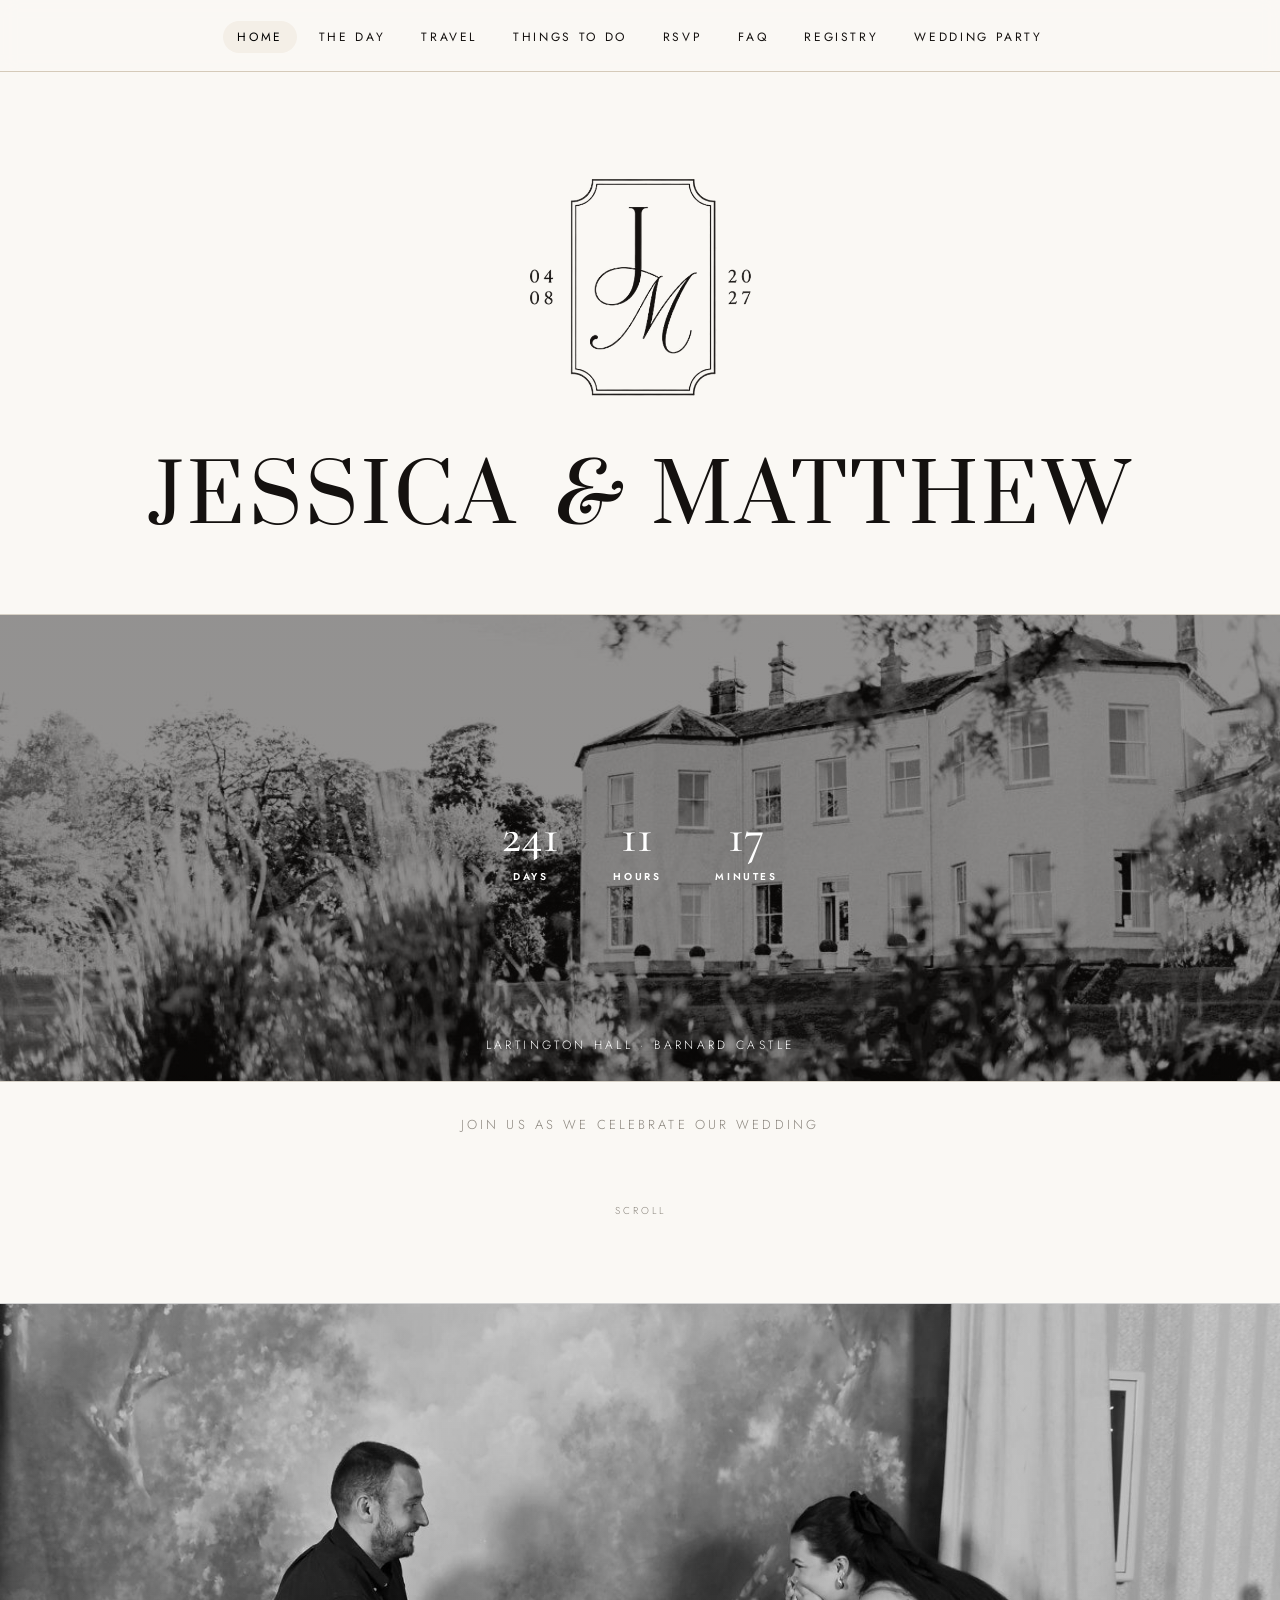
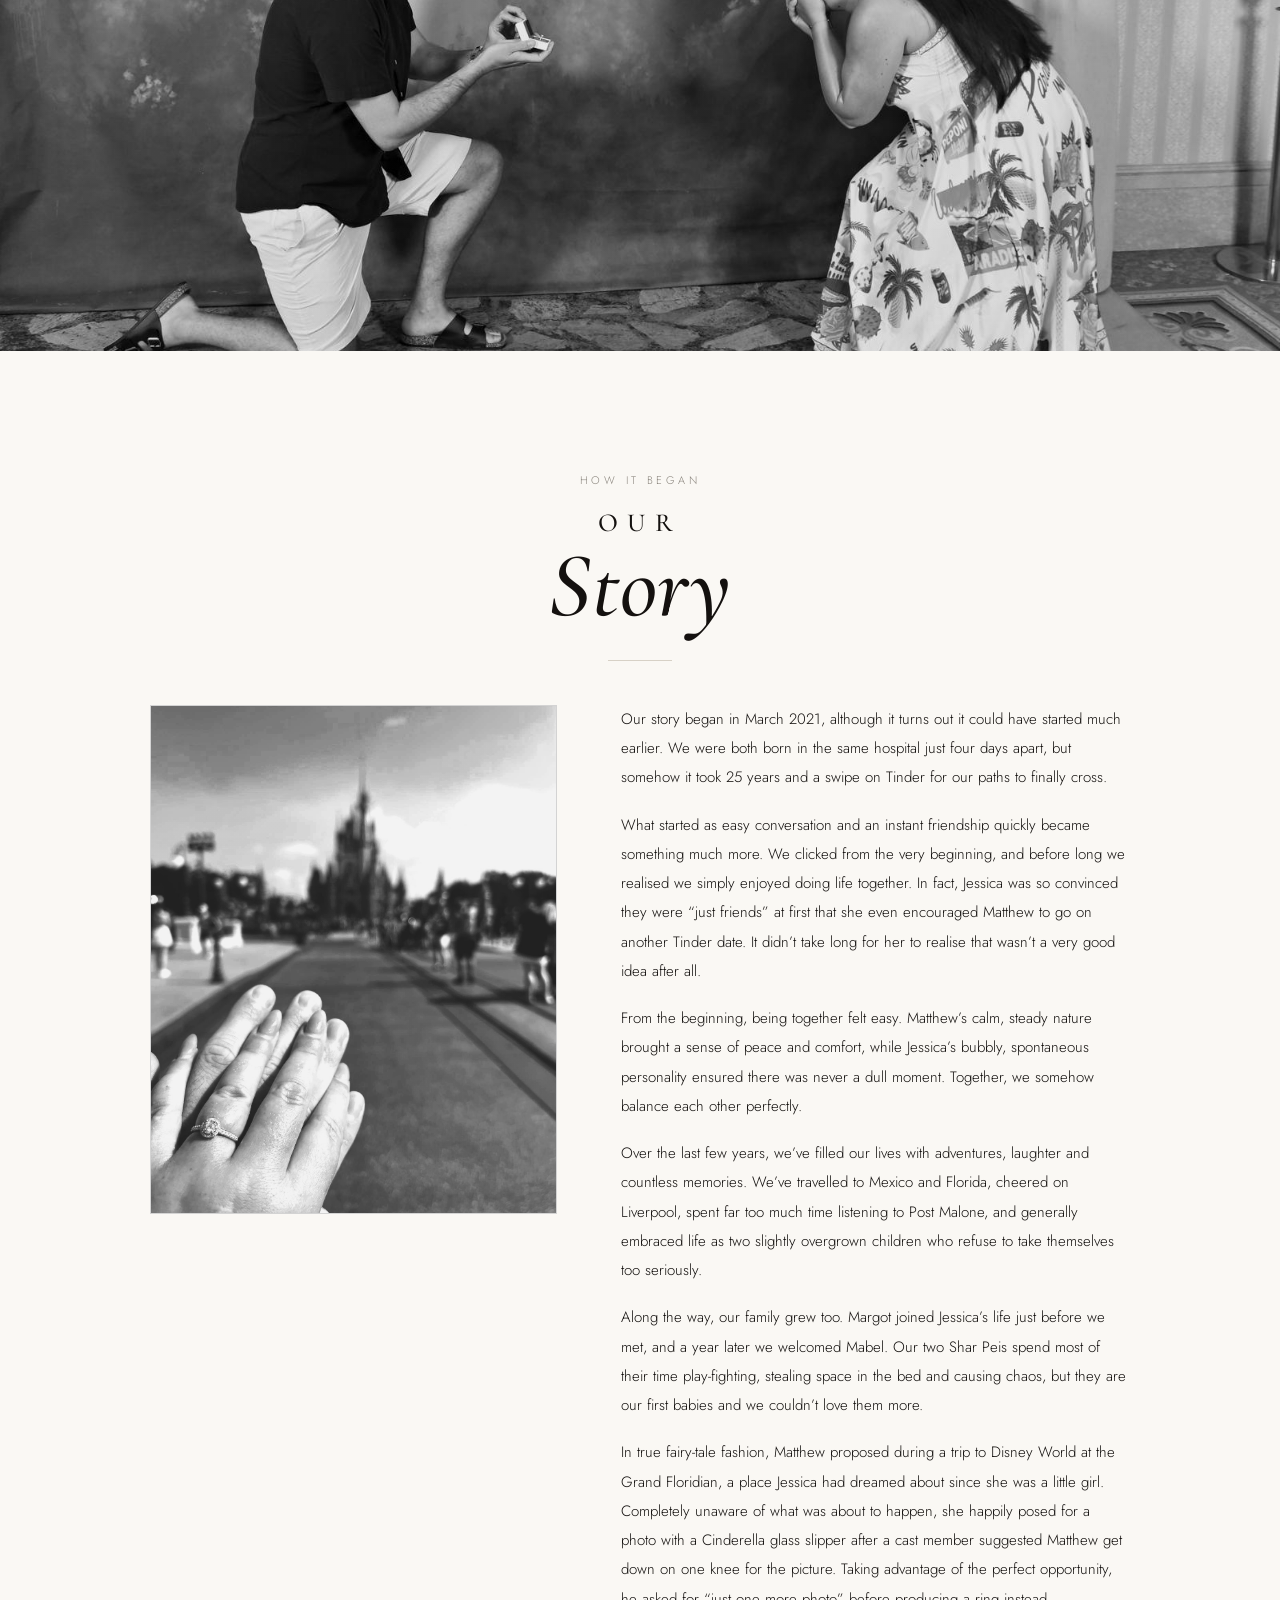
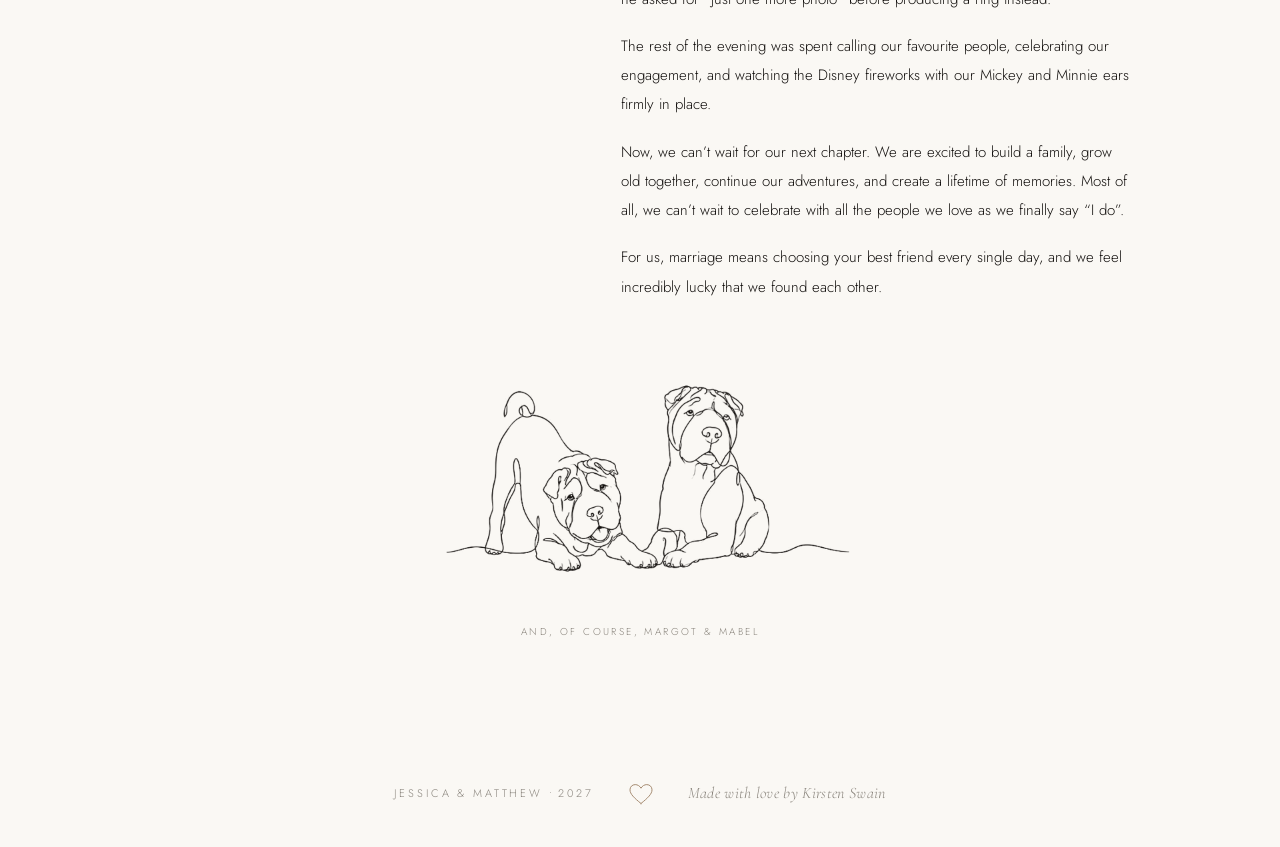
==== commit 4da0fb57: "Itinerary drawings and logos: clear faint stray specks so the ivory shows cleanly Co-Authored-By: Cl" ====
--- a/index.html
+++ b/index.html
@@ -19,7 +19,7 @@
 <link rel="preconnect" href="https://fonts.googleapis.com" />
 <link rel="preconnect" href="https://fonts.gstatic.com" crossorigin />
 <link href="https://fonts.googleapis.com/css2?family=Cormorant+Garamond:ital,wght@0,400;0,500;0,600;1,400&family=Jost:wght@300;400;500;600;700&family=Pinyon+Script&family=Playfair+Display:ital,wght@0,500;0,600;1,500&family=Bodoni+Moda:ital,wght@0,500;0,600;1,500&family=Cinzel:wght@500;600&family=Marcellus&family=Prata&display=swap" rel="stylesheet" />
-<link rel="stylesheet" href="style.css?v=83" />
+<link rel="stylesheet" href="style.css?v=87" />
 </head>
 <body>
 
--- a/style.css
+++ b/style.css
@@ -959,3 +959,7 @@
 }
 /* soft rounded corners on the wedding party photos, to match the rounded write-up frames */
 .party-photo { border-radius: 24px; overflow: hidden; }
+/* the maid of honour's photo is trimmed a little at the top and bottom (about 6% each): 9:14 instead of her original 9:16 */
+.party-grid--solo .party-photo img[alt="Kirsten"] { aspect-ratio: 9 / 14; object-fit: cover; object-position: center 46%; }
+/* the best man's photo gets a light trim from the sides (about 6% each): 7:8 instead of his original square, so his head and the glasses stay in */
+.party-grid--solo .party-photo img[alt="Eliot"] { aspect-ratio: 7 / 8; object-fit: cover; object-position: 50% 50%; }
